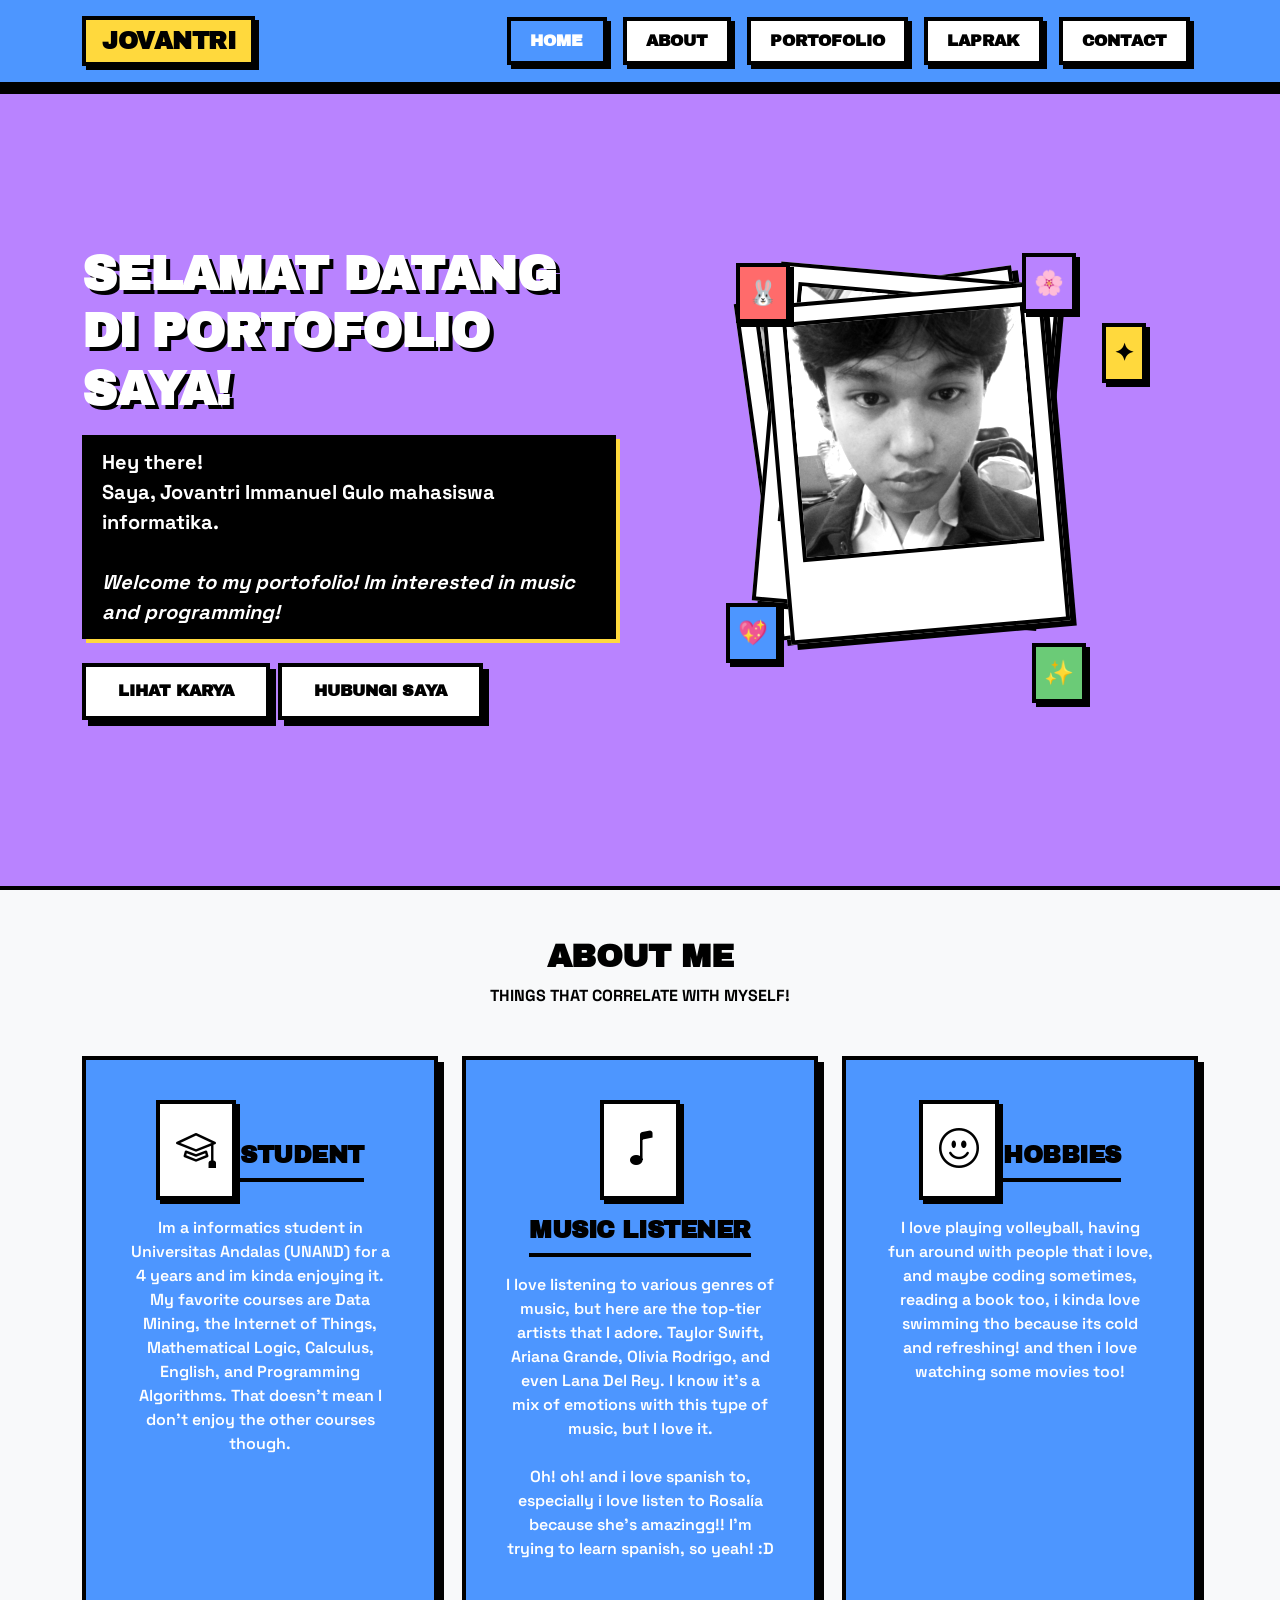
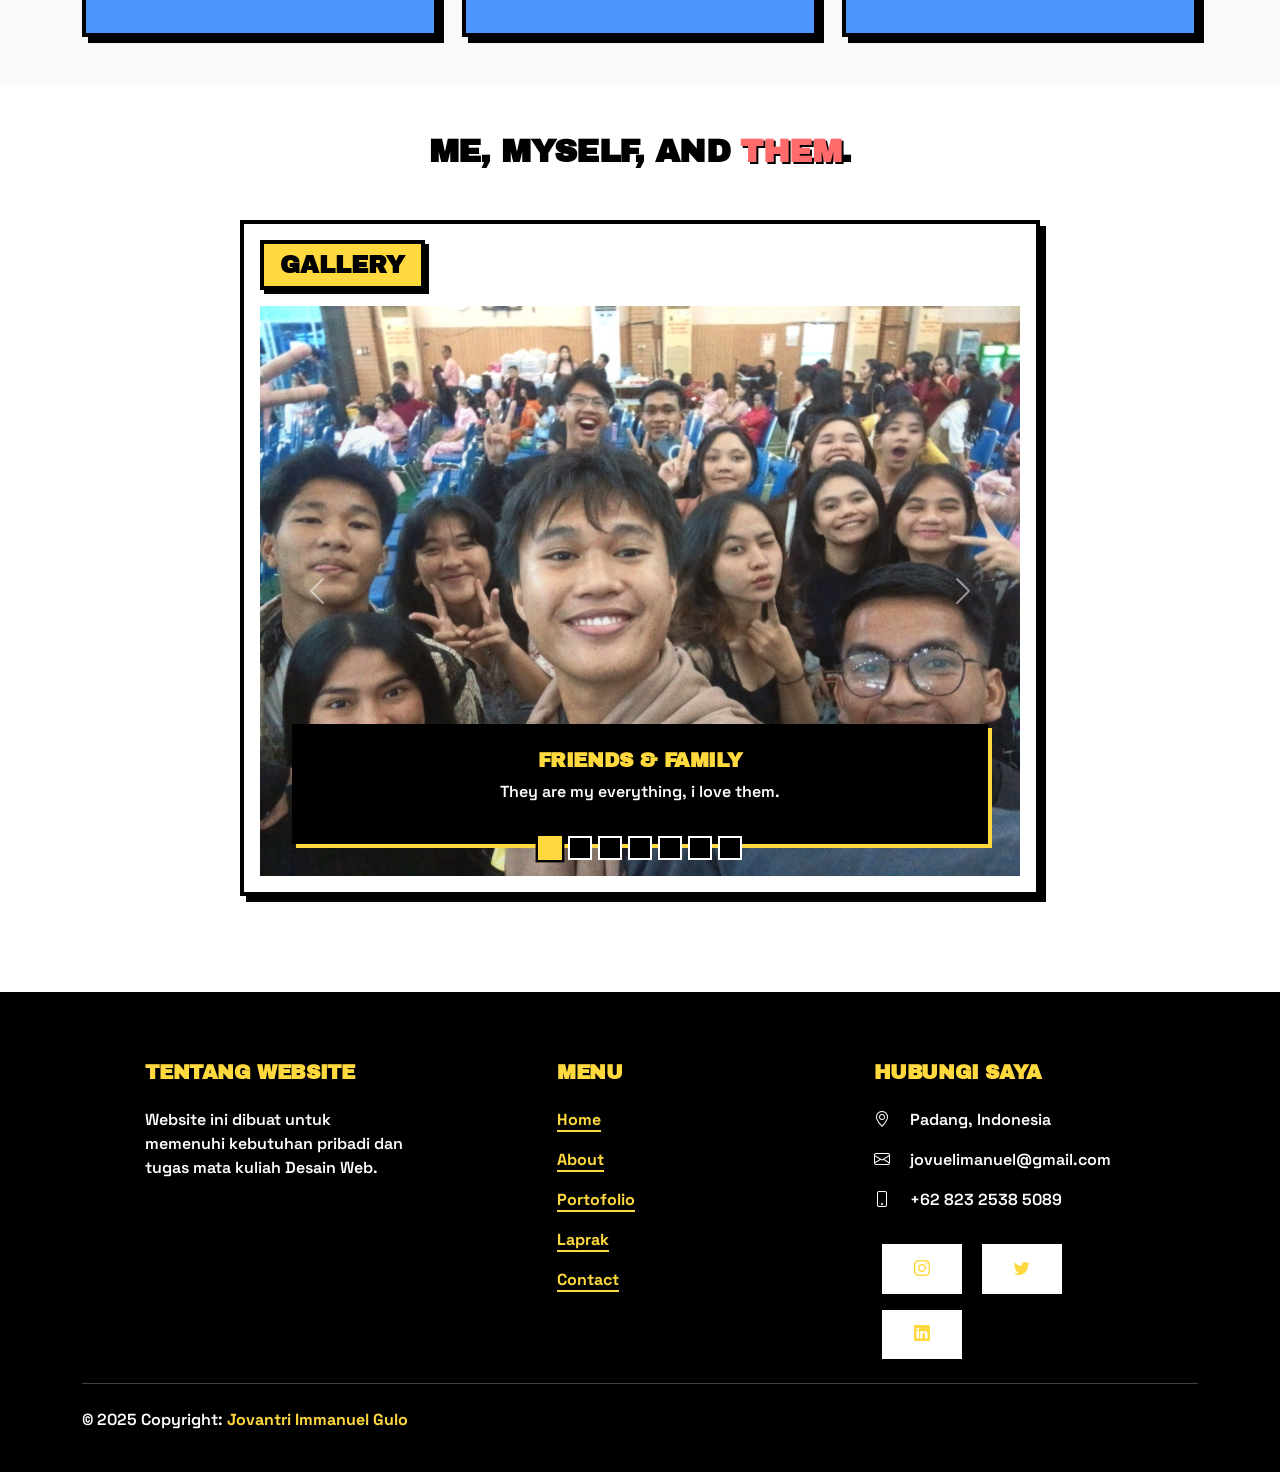
==== index.html @ a9028909 "Initial commit baru" ====
<!doctype html>
<html lang="id">

<head>
    <meta charset="utf-8">
    <meta name="viewport" content="width=device-width, initial-scale=1">
    <title>Portofolio Jovantri</title>
    <link rel="icon" href="images/icon.png" type="image/png">

    <link href="https://cdn.jsdelivr.net/npm/bootstrap@5.3.0/dist/css/bootstrap.min.css" rel="stylesheet">
    <link rel="stylesheet" href="https://cdn.jsdelivr.net/npm/bootstrap-icons@1.10.5/font/bootstrap-icons.css">
    <link rel="stylesheet" href="css/custom.css">
</head>

<body>
    <script src="https://cdn.jsdelivr.net/npm/bootstrap@5.3.0/dist/js/bootstrap.bundle.min.js"></script>
    <nav class="navbar navbar-expand-lg navbar-dark bg-primary fixed-top shadow">
        <div class="container">
            <a class="navbar-brand fw-bold" href="#">Jovantri</a>
            <button class="navbar-toggler" type="button" data-bs-toggle="collapse" data-bs-target="#navbarNav">
                <span class="navbar-toggler-icon"></span>
            </button>

            <div class="collapse navbar-collapse" id="navbarNav">
                <ul class="navbar-nav ms-auto">
                    <li class="nav-item">
                        <a class="nav-link active" href="index.html">
                            Home
                        </a>
                    </li>
                    <li class="nav-item">
                        <a class="nav-link" href="about.html">
                            About
                        </a>
                    </li>
                    <li class="nav-item">
                        <a class="nav-link" href="portofolio.html">
                            Portofolio
                        </a>
                    </li>
                    <li class="nav-item">
                        <a class="nav-link" href="laprak.html">
                            Laprak
                        </a>
                    </li>
                    <li class="nav-item">
                        <a class="nav-link" href="kontak.html">
                            Contact
                        </a>
                    </li>
                </ul>
            </div>
        </div>
    </nav>

    <section id="home" class="hero-section d-flex align-items-center text-white py-5">
        <div class="container">
            <div class="row align-items-center g-5">
                <!-- Kolom Kiri: Teks Selamat Datang -->
                <div class="col-lg-6 text-center text-lg-start">
                    <h1 class="display-4 fw-bold mb-3">
                        Selamat Datang di Portofolio Saya!
                    </h1>
                    <p class="lead mb-4">
                        Hey there!<br>
                        Saya, Jovantri Immanuel Gulo mahasiswa informatika.<br><br>
                        <i>Welcome to my portofolio! Im interested in music and programming!</i>
                    </p>
                    <div class="d-flex justify-content-center justify-content-lg-start gap-2">
                        <a href="portofolio.html" class="btn btn-light btn-lg">
                            Lihat Karya
                        </a>
                        <a href="kontak.html" class="btn btn-outline-light btn-lg">
                            Hubungi Saya
                        </a>
                    </div>
                </div>

                <!-- Kolom Kanan: Y2K Photo Stack Gallery (Interactive Idols Card Stack) -->
                <div class="col-lg-6 d-flex flex-column align-items-center justify-content-center">
                    <div class="y2k-photo-stack-wrapper">
                        <!-- Floating Y2K Stickers/Decorations around the stack -->
                        <div class="y2k-sticker sticker-bunny float-sway">🐰</div>
                        <div class="y2k-sticker sticker-star float-spin">✦</div>
                        <div class="y2k-sticker sticker-heart float-sway">💖</div>
                        <div class="y2k-sticker sticker-sparkle float-sway">✨</div>
                        <div class="y2k-sticker sticker-flower float-spin">🌸</div>

                        <div class="y2k-photo-stack" id="idol-photo-stack">
                            <!-- Photo 3 (Bottom) -->
                            <div class="y2k-photo-card card-3 y2k-border-style-2" onclick="rotateStack()">
                                <img src="images/idol3.png" alt="Taylor Swift illustration">
                                <!-- <div class="y2k-photo-badge">✦ Taylor Swift ✦</div> -->
                            </div>
                            <!-- Photo 2 (Middle) -->
                            <div class="y2k-photo-card card-2 y2k-border-style-2" onclick="rotateStack()">
                                <img src="images/idol2.png" alt="NewJeans illustration">
                                <!--div class="y2k-photo-badge">🐰 NewJeans 🐰</div> -->
                            </div>
                            <!-- Photo 1 (Top) -->
                            <div class="y2k-photo-card card-1 y2k-border-style-2" onclick="rotateStack()">
                                <img src="images/idol1.png" alt="Ariana Grande illustration">
                                <!-- div class="y2k-photo-badge">🌸 Ariana Grande 🌸</div> -->
                            </div>
                        </div>
                    </div>
                </div>
            </div>
        </div>
    </section>

    <section id="features" class="py-5 bg-light">
        <div class="container">
            <div class="text-center mb-5">
                <h2 class="fw-bold">
                    About Me
                </h2>
                <p class="text-muted">
                    Things that correlate with myself!
                </p>
            </div>
            <div class="row g-4">
                <div class="col-md-4">
                    <div class="card h-100 text-center p-4 border-0 shadow-sm service-card">
                        <div class="card-body">
                            <i class="bi bi-mortarboard fs-1 text-primary mb-3">
                            </i>
                            <h4 class="card-title fw-bold">
                                Student
                            </h4>
                            <p class="card-text">
                                Im a informatics student in Universitas Andalas (UNAND) for a 4 years and im kinda
                                enjoying it. My favorite courses are Data Mining, the Internet of Things, Mathematical
                                Logic, Calculus, English, and Programming Algorithms. That doesn't mean I don't enjoy
                                the other courses though.
                            </p>
                        </div>
                    </div>
                </div>
                <div class="col-md-4">
                    <div class="card h-100 text-center p-4 border-0 shadow-sm service-card">
                        <div class="card-body">
                            <i class="bi bi-music-note fs-1 text-primary mb-3">
                            </i>
                            <h4 class="card-title fw-bold">
                                Music Listener
                            </h4>
                            <p class="card-text">
                                I love listening to various genres of music, but here are the top-tier artists that I
                                adore.
                                Taylor Swift, Ariana Grande, Olivia Rodrigo, and even Lana Del Rey. I know it's a mix of
                                emotions with this type of music, but I love it.<br><br>Oh! oh! and i love spanish
                                to, especially i love listen to Rosalía because she's amazingg!! I'm trying to learn
                                spanish, so yeah! :D
                            </p>
                        </div>
                    </div>
                </div>
                <div class="col-md-4">
                    <div class="card h-100 text-center p-4 border-0 shadow-sm service-card">
                        <div class="card-body">
                            <i class="bi bi-emoji-smile fs-1 text-primary mb-3">
                            </i>
                            <h4 class="card-title fw-bold">
                                Hobbies
                            </h4>
                            <p class="card-text">
                                I love playing volleyball, having fun around with people that i love, and maybe coding
                                sometimes, reading a book too, i kinda love swimming tho because its cold and
                                refreshing! and then i love watching some movies too!
                            </p>
                        </div>
                    </div>
                </div>
            </div>
        </div>
    </section>

    <section id="gallery" class="py-5">
        <div class="container">
            <div class="text-center mb-5">
                <h2 class="fw-bold">Me, Myself, and <strong>Them</strong>.</h2>
            </div>
            <div class="y2k-carousel-container">
                <div id="carouselExampleIndicator" class="carousel slide" data-bs-ride="carousel">
                    <div class="carousel-indicators">
                        <button type="button" data-bs-target="#carouselExampleIndicator" data-bs-slide-to="0"
                            class="active">
                        </button>
                        <button type="button" data-bs-target="#carouselExampleIndicator" data-bs-slide-to="1">
                        </button>
                        <button type="button" data-bs-target="#carouselExampleIndicator" data-bs-slide-to="2">
                        </button>
                        <button type="button" data-bs-target="#carouselExampleIndicator" data-bs-slide-to="3">
                        </button>
                        <button type="button" data-bs-target="#carouselExampleIndicator" data-bs-slide-to="4">
                        </button>
                        <button type="button" data-bs-target="#carouselExampleIndicator" data-bs-slide-to="5">
                        </button>
                        <button type="button" data-bs-target="#carouselExampleIndicator" data-bs-slide-to="6">
                        </button>
                    </div>
                    <div class="carousel-inner">
                        <div class="carousel-item active">
                            <img src="images/slide-1.jpg" class="d-block w-100" alt="Photo 1">
                            <div class="carousel-caption">
                                <h5>Friends & Family</h5>
                                <p>They are my everything, i love them.</p>
                            </div>
                        </div>
                        <div class="carousel-item">
                            <img src="images/slide-2.jpg" class="d-block w-100" alt="Photo 2">
                        </div>
                        <div class="carousel-item">
                            <img src="images/slide-3.jpg" class="d-block w-100" alt="Photo 3">
                        </div>
                        <div class="carousel-item">
                            <img src="images/slide-4.jpg" class="d-block w-100" alt="Photo 4">
                        </div>
                        <div class="carousel-item">
                            <img src="images/slide-5.jpg" class="d-block w-100" alt="Photo 5">
                        </div>
                        <div class="carousel-item">
                            <img src="images/slide-6.jpg" class="d-block w-100" alt="Photo 6">
                        </div>
                    </div>
                    <button class="carousel-control-prev" type="button" data-bs-target="#carouselExampleIndicator"
                        data-bs-slide="prev">
                        <span class="carousel-control-prev-icon" aria-hidden="true">
                        </span>
                        <span class="visually-hidden">
                            Previous
                        </span>
                    </button>
                    <button class="carousel-control-next" type="button" data-bs-target="#carouselExampleIndicator"
                        data-bs-slide="next">
                        <span class="carousel-control-next-icon" aria-hidden="true">
                        </span>
                        <span class="visually-hidden">
                            Next
                        </span>
                    </button>
                </div>
            </div>
        </div>
    </section>

    <footer class="y2k-footer pt-5 pb-4 mt-5">
        <div class="container text-center text-md-start">
            <div class="row text-center text-md-start">
                <div class="col-md-3 col-lg-3 col-xl-3 mx-auto mt-3">
                    <h5 class="text-uppercase mb-4 fw-bold text-warning">
                        Tentang Website
                    </h5>
                    <p>
                        Website ini dibuat untuk memenuhi kebutuhan pribadi dan tugas mata kuliah Desain Web.
                    </p>
                </div>
                <div class="col-md-2 col-lg-2 col-xl-2 mx-auto mt-3">
                    <h5 class="text-uppercase mb-4 fw-bold text-warning">
                        Menu
                    </h5>
                    <p>
                        <a href="index.html">
                            Home
                        </a>
                    </p>
                    <p>
                        <a href="about.html">
                            About
                        </a>
                    </p>
                    <p>
                        <a href="portofolio.html">
                            Portofolio
                        </a>
                    </p>
                    <p>
                        <a href="laprak.html">
                            Laprak
                        </a>
                    </p>
                    <p>
                        <a href="kontak.html">
                            Contact
                        </a>
                    </p>
                </div>
                <div class="col-md-4 col-lg-3 col-xl-3 mx-auto mt-3">
                    <h5 class="text-uppercase mb-4 fw-bold text-warning">
                        Hubungi Saya
                    </h5>
                    <p>
                        <i class="bi bi-geo-alt me-3"></i>
                        Padang, Indonesia
                    </p>
                    <p>
                        <i class="bi bi-envelope me-3"></i>
                        jovuelimanuel@gmail.com
                    </p>
                    <p>
                        <i class="bi bi-phone me-3"></i>
                        +62 823 2538 5089
                    </p>
                    <div class="mt-4">
                        <a href="https://www.instagram.com/imanuelgrande/" target="_blank"
                            class="btn btn-outline-light btn-floating m-1 rounded-circle">
                            <i class="bi bi-instagram"></i>
                        </a>
                        <a href="https://x.com/joovzxaa" target="_blank"
                            class="btn btn-outline-light btn-floating m-1 rounded-circle">
                            <i class="bi bi-twitter"></i>
                        </a>
                        <a href="https://id.linkedin.com/in/jovantri-immanuel-3b011b31b" target="_blank"
                            class="btn btn-outline-light btn-floating m-1 rounded-circle">
                            <i class="bi bi-linkedin"></i>
                        </a>
                    </div>
                </div>
            </div>
            <hr class="mb-4">
            <div class="row align-items-center">
                <div class="col-md-7 col-lg-8">
                    <p class="text-center text-md-start">
                        © 2025 Copyright: <strong class="text-warning">
                            Jovantri Immanuel Gulo
                        </strong>
                    </p>
                </div>
            </div>
        </div>
    </footer>
    <script>
        let currentBorderStyle = 2;

        function rotateStack() {
            const stack = document.getElementById('idol-photo-stack');
            if (!stack) return;

            const topCard = stack.querySelector('.card-1');
            const middleCard = stack.querySelector('.card-2');
            const bottomCard = stack.querySelector('.card-3');

            if (!topCard || !middleCard || !bottomCard) return;

            // Trigger fly-away slide out animation on the top card
            topCard.classList.add('fly-away');

            // Delay z-index shift until slide-out animation reaches 50%
            setTimeout(() => {
                topCard.classList.remove('fly-away');

                // Cycle classes: top becomes bottom, middle becomes top, bottom becomes middle
                topCard.className = `y2k-photo-card card-3 y2k-border-style-${currentBorderStyle}`;
                middleCard.className = `y2k-photo-card card-1 y2k-border-style-${currentBorderStyle}`;
                bottomCard.className = `y2k-photo-card card-2 y2k-border-style-${currentBorderStyle}`;
            }, 350); // Matches transitions in custom.css
        }

        // DYNAMIC Y2K BORDER DECORATION CYCLES (5 STYLES)
        function cycleBorderStyles() {
            const cards = document.querySelectorAll('.y2k-photo-card');
            if (cards.length === 0) return;

            // Advance: cycle 2 → 3 → 4 → 5 → 2
            const oldClass = `y2k-border-style-${currentBorderStyle}`;
            currentBorderStyle = currentBorderStyle >= 5 ? 2 : currentBorderStyle + 1;
            const newClass = `y2k-border-style-${currentBorderStyle}`;

            cards.forEach((card) => {
                card.classList.remove(oldClass);
                card.classList.add(newClass);
            });

            // Randomly change Y2K symbols on floating stickers
            const stickerStar = document.querySelector('.sticker-star');
            const stickerHeart = document.querySelector('.sticker-heart');
            const stickerSparkle = document.querySelector('.sticker-sparkle');

            const Y2KSymbols = ['✦', '✧', '★', '☆', '✨', '💖', '💝', '🌸', '🎀', '🍒'];
            if (stickerStar) stickerStar.innerText = Y2KSymbols[Math.floor(Math.random() * Y2KSymbols.length)];
            if (stickerHeart) stickerHeart.innerText = Y2KSymbols[Math.floor(Math.random() * Y2KSymbols.length)];
            if (stickerSparkle) stickerSparkle.innerText = Y2KSymbols[Math.floor(Math.random() * Y2KSymbols.length)];
        }

        // Cycle style every 12 seconds
        setInterval(cycleBorderStyles, 12000);
    </script>
    <script src="content/y2k-effects.js"></script>
</body>

</html>
---- css/custom.css ----
@import url('https://fonts.googleapis.com/css2?family=Space+Grotesk:wght@500;600;700;800&family=Archivo+Black&display=swap');

:root {
    /* Color Tokens */
    --color-yellow: #FFD93D;
    --color-blue: #4D96FF;
    --color-red: #FF6B6B;
    --color-green: #6BCB77;
    --color-orange: #FF9F29;
    --color-purple: #B983FF;
    
    --color-white: #FFFFFF;
    --color-black: #000000;
    --color-gray: #F0F0F0;

    --bg-base: var(--color-white);
    --bg-panel: var(--color-white);

    /* Border Tokens */
    --border-width: 4px;
    --border-color: var(--color-black);
    --border-brutal: var(--border-width) solid var(--border-color);
    
    /* Radius Tokens */
    --radius-sm: 4px;
    --radius-md: 8px;
    --radius-lg: 12px;
    --radius-max: 16px;

    /* Shadow Tokens */
    --shadow-offset: 6px;
    --shadow-color: var(--color-black);
    --shadow-brutal: var(--shadow-offset) var(--shadow-offset) 0 var(--shadow-color);
    --shadow-hover: 8px 8px 0 var(--shadow-color);
    --shadow-active: 2px 2px 0 var(--shadow-color);

    /* Typography Scale */
    --font-heading: 'Archivo Black', 'Space Grotesk', sans-serif;
    --font-body: 'Space Grotesk', sans-serif;
    --font-mono: 'Space Grotesk', monospace;
    
    --font-weight-bold: 700;
    --font-weight-black: 800;

    /* Animation Tokens */
    --transition-speed: 200ms;
    --transition-bounce: cubic-bezier(0.175, 0.885, 0.32, 1.275);
}

/* Global Reset */
body {
    padding-top: 80px;
    background-color: var(--color-white);
    color: var(--color-black);
    font-family: var(--font-body);
    font-weight: 600;
    overflow-x: hidden;
    position: relative;
    background-image: none;
}

/* Typography */
h1, h2, h3, h4, h5, h6, .navbar-brand {
    font-family: var(--font-heading);
    color: var(--color-black);
    text-transform: uppercase;
    letter-spacing: -0.02em;
}

.text-muted { color: var(--color-black) !important; opacity: 1; }
strong, b { font-weight: 900; color: var(--color-red); text-shadow: 2px 2px 0 var(--color-black); }
.text-primary { color: var(--color-blue) !important; }
.text-secondary { color: var(--color-purple) !important; }
.text-warning { color: var(--color-yellow) !important; }

/* Navbar */
.navbar {
    background: var(--color-white) !important;
    border-bottom: var(--border-brutal) !important;
    box-shadow: 0 8px 0 var(--color-black) !important;
    padding: 1rem 0;
}

.navbar-brand {
    font-size: 1.5rem;
    font-weight: 800;
    color: var(--color-black) !important;
    border: var(--border-brutal);
    padding: 0.2rem 1rem;
    background: var(--color-yellow);
    box-shadow: 4px 4px 0 var(--color-black);
    transition: transform var(--transition-speed);
}
.navbar-brand:hover {
    transform: scale(1.05);
}
.navbar-brand::after { content: none; }

.navbar-nav .nav-link {
    font-family: var(--font-heading);
    font-size: 1rem;
    font-weight: 700;
    color: var(--color-black) !important;
    padding: 0.5rem 1.2rem !important;
    margin: 0 0.5rem;
    border: var(--border-brutal);
    background: var(--color-white);
    box-shadow: 4px 4px 0 var(--color-black);
    transition: all var(--transition-speed) ease;
    text-transform: uppercase;
    border-radius: 0;
}

.navbar-nav .nav-link:hover {
    transform: translate(-2px, -2px);
    box-shadow: 6px 6px 0 var(--color-black);
    background: var(--color-yellow);
}

.navbar-nav .nav-link.active {
    background: var(--color-blue) !important;
    color: var(--color-white) !important;
}

/* Hero Section */
.hero-section {
    min-height: 90vh;
    background: linear-gradient(135deg, var(--color-purple) 0%, var(--color-purple) 100%) !important;
    position: relative;
    border-bottom: var(--border-brutal);
    color: var(--color-black) !important;
}
.hero-section h1 {
    font-size: 3rem;
    font-weight: 800;
    color: var(--color-white);
    text-shadow: 4px 4px 0 var(--color-black);
    line-height: 1.2;
    margin-bottom: 1.5rem;
}
.hero-section p.lead {
    color: var(--color-white) !important;
    font-size: 1.25rem;
    font-weight: 700;
    background: var(--color-black);
    display: inline-block;
    padding: 0.5rem 1rem;
    border: var(--border-brutal);
    box-shadow: 4px 4px 0 var(--color-yellow);
}

/* Buttons */
.btn {
    font-family: var(--font-heading);
    font-size: 1rem;
    font-weight: 800;
    border-radius: 0 !important;
    padding: 0.8rem 2rem;
    border: var(--border-brutal) !important;
    box-shadow: var(--shadow-brutal) !important;
    transition: all var(--transition-speed) ease;
    text-transform: uppercase;
    color: var(--color-black) !important;
}

.btn:hover {
    transform: translate(-2px, -2px);
    box-shadow: var(--shadow-hover) !important;
}

.btn:active {
    transform: translate(4px, 4px);
    box-shadow: var(--shadow-active) !important;
}

.btn-primary { background-color: var(--color-yellow) !important; }
.btn-primary:hover { background-color: var(--color-blue) !important; color: var(--color-white) !important; }

.btn-outline-light { background-color: var(--color-white) !important; }
.btn-outline-light:hover { background-color: var(--color-red) !important; color: var(--color-white) !important; }

.btn-light { background-color: var(--color-white) !important; }
.btn-light:hover { background-color: var(--color-green) !important; }

.btn-outline-dark { background-color: var(--color-white) !important; color: var(--color-black) !important; }
.btn-outline-dark:hover { background-color: var(--color-black) !important; color: var(--color-white) !important; }

.btn-success { background-color: var(--color-green) !important; }
.btn-success:hover { background-color: var(--color-yellow) !important; }

.btn-secondary { background-color: var(--color-purple) !important; color: var(--color-white) !important; }
.btn-secondary:hover { background-color: var(--color-red) !important; }

/* Cards */
.card, .service-card, .laprak-card, .y2k-panel {
    background-color: var(--color-white) !important;
    border: var(--border-brutal) !important;
    border-radius: 0 !important;
    box-shadow: var(--shadow-brutal) !important;
    color: var(--color-black) !important;
    transition: all var(--transition-speed) ease;
    margin-bottom: 2rem;
    overflow: visible; /* Ensure shadows and stickers don't clip */
}

.card:hover, .service-card:hover, .laprak-card:hover, .y2k-panel:hover {
    transform: translate(-2px, -2px);
    box-shadow: var(--shadow-hover) !important;
}

.card-header, .card-footer {
    background-color: var(--color-yellow) !important;
    border-bottom: var(--border-brutal) !important;
    border-top: none !important;
    color: var(--color-black) !important;
    font-family: var(--font-heading);
    font-weight: 800;
    text-transform: uppercase;
}
.card-footer { border-top: var(--border-brutal) !important; border-bottom: none !important; }

.card-title {
    font-size: 1.5rem;
    font-weight: 800;
    border-bottom: var(--border-brutal);
    padding-bottom: 0.5rem;
    margin-bottom: 1rem;
    display: inline-block;
    color: var(--color-black) !important;
}

/* Service Card colors */
.service-card:nth-child(1) { background-color: var(--color-blue) !important; color: var(--color-white) !important; }
.service-card:nth-child(2) { background-color: var(--color-red) !important; color: var(--color-white) !important; }
.service-card:nth-child(3) { background-color: var(--color-green) !important; color: var(--color-black) !important; }

.service-card .card-title, .service-card p {
    color: inherit;
}
.service-card i { color: var(--color-black) !important; background: var(--color-white); padding: 1rem; border: var(--border-brutal); box-shadow: 4px 4px 0 var(--color-black); margin-bottom: 1rem; display: inline-block;}

/* Badges */
.badge {
    font-family: var(--font-heading);
    font-weight: 800;
    font-size: 0.9rem;
    padding: 0.5em 1em;
    border-radius: 0;
    border: var(--border-brutal);
    box-shadow: 3px 3px 0 var(--color-black);
    color: var(--color-black) !important;
    text-transform: uppercase;
}
.bg-primary { background-color: var(--color-blue) !important; color: var(--color-white) !important;}
.bg-secondary { background-color: var(--color-purple) !important; }
.bg-success { background-color: var(--color-green) !important; }
.bg-warning { background-color: var(--color-yellow) !important; }

/* Tabs */
.nav-pills .nav-link {
    background: var(--color-white);
    border: var(--border-brutal);
    color: var(--color-black);
    font-family: var(--font-heading);
    font-size: 1rem;
    font-weight: 800;
    box-shadow: 4px 4px 0 var(--color-black);
    margin: 0 5px 10px 5px;
    border-radius: 0 !important;
    transition: all var(--transition-speed) ease;
    text-transform: uppercase;
}

.nav-pills .nav-link:hover {
    transform: translate(-2px, -2px);
    box-shadow: 6px 6px 0 var(--color-black);
    background: var(--color-yellow);
}

.nav-pills .nav-link.active {
    background: var(--color-black) !important;
    color: var(--color-white) !important;
    transform: translate(2px, 2px);
    box-shadow: 2px 2px 0 var(--color-yellow) !important;
}

/* Accordions */
.accordion-item {
    background-color: var(--color-white) !important;
    border: var(--border-brutal) !important;
    margin-bottom: 1rem;
    border-radius: 0 !important;
    box-shadow: var(--shadow-brutal);
}

.accordion-button {
    background-color: var(--color-yellow) !important;
    color: var(--color-black) !important;
    font-family: var(--font-heading);
    font-size: 1.1rem;
    font-weight: 800;
    border: none !important;
    box-shadow: none !important;
    text-transform: uppercase;
}

.accordion-button:not(.collapsed) {
    background-color: var(--color-blue) !important;
    color: var(--color-white) !important;
    border-bottom: var(--border-brutal) !important;
}

.accordion-button::after { filter: none; }

.accordion-body {
    background-color: var(--color-white) !important;
    font-weight: 600;
    border-top: var(--border-brutal);
    color: var(--color-black) !important;
}

/* Progress */
.progress {
    background-color: var(--color-white) !important;
    border: var(--border-brutal) !important;
    border-radius: 0 !important;
    height: 30px !important;
    box-shadow: inset 4px 4px 0 rgba(0,0,0,0.1) !important;
    overflow: visible;
    margin-bottom: 1rem;
}

.progress-bar {
    background: var(--color-red) !important;
    border-right: var(--border-brutal);
    font-family: var(--font-heading);
    font-size: 1rem;
    font-weight: 800;
    color: var(--color-black) !important;
    text-shadow: none;
    text-transform: uppercase;
}

/* Forms */
.form-control, .custom-input, .form-select, .y2k-input {
    background-color: var(--color-white) !important;
    border: var(--border-brutal) !important;
    color: var(--color-black) !important;
    border-radius: 0 !important;
    padding: 1rem !important;
    font-family: var(--font-body);
    font-weight: 700;
    font-size: 1.1rem;
    box-shadow: 4px 4px 0 var(--color-black) !important;
    transition: all var(--transition-speed) ease;
}

.form-control::placeholder { color: var(--color-black) !important; opacity: 0.5; }

.form-control:focus, .custom-input:focus, .form-select:focus, .y2k-input:focus {
    transform: translate(-2px, -2px);
    box-shadow: 6px 6px 0 var(--color-blue) !important;
    outline: none !important;
    border-color: var(--color-black) !important;
}

.form-label {
    font-family: var(--font-heading);
    font-weight: 800;
    font-size: 1.1rem;
    text-transform: uppercase;
    background: var(--color-yellow);
    padding: 0.2rem 0.5rem;
    border: 2px solid var(--color-black);
    display: inline-block;
    margin-bottom: 0.5rem;
    color: var(--color-black);
}

.was-validated .form-control:valid { border-color: var(--color-green) !important; }
.was-validated .form-control:invalid { border-color: var(--color-red) !important; }

/* Checkboxes & Radios */
.form-check-input {
    width: 1.5em !important;
    height: 1.5em !important;
    border: var(--border-brutal) !important;
    background-color: var(--color-white) !important;
    border-radius: 0 !important;
    box-shadow: 2px 2px 0 var(--color-black) !important;
    transition: all var(--transition-speed) ease;
    margin-top: 0.15em;
    cursor: pointer;
}
.form-check-input:checked {
    background-color: var(--color-yellow) !important;
    border-color: var(--color-black) !important;
    box-shadow: none !important;
    transform: translate(2px, 2px);
    position: relative;
}
.form-check-input[type="radio"] {
    border-radius: 50% !important;
}
.form-switch .form-check-input {
    width: 3em !important;
    height: 1.5em !important;
    border-radius: 2em !important;
}

/* Alerts */
.alert {
    background-color: var(--color-white) !important;
    border: var(--border-brutal) !important;
    color: var(--color-black) !important;
    border-radius: 0 !important;
    box-shadow: var(--shadow-brutal);
    font-weight: 700;
}
.alert-success { background-color: var(--color-green) !important; }
.alert-danger { background-color: var(--color-red) !important; }

/* Modals */
.modal-content, .modal-content-custom {
    background-color: var(--color-white) !important;
    border: var(--border-brutal) !important;
    border-radius: 0 !important;
    box-shadow: 12px 12px 0 var(--color-black) !important;
}

.modal-header, .modal-header-custom {
    background: var(--color-yellow) !important;
    border-bottom: var(--border-brutal) !important;
    padding: 1.5rem;
}
.modal-header .btn-close { filter: none; opacity: 1; border: 2px solid var(--color-black); background-color: var(--color-white); border-radius: 0;}
.modal-header .btn-close:hover { background-color: var(--color-red); }

.modal-title { font-family: var(--font-heading); font-weight: 800; text-transform: uppercase; color: var(--color-black) !important;}

.modal-footer {
    background: var(--color-white) !important;
    border-top: var(--border-brutal) !important;
}

/* Footer */
footer, .y2k-footer {
    border-top: var(--border-brutal) !important;
    background-color: var(--color-black) !important;
    color: var(--color-white) !important;
    padding: 3rem 0;
}
footer a, .y2k-footer a { color: var(--color-yellow) !important; font-weight: 800; text-decoration: none; border-bottom: 2px solid var(--color-yellow);}
footer a:hover, .y2k-footer a:hover { color: var(--color-white) !important; background: var(--color-yellow); color: var(--color-black) !important; }

/* Carousel */
.y2k-carousel-container {
    max-width: 800px;
    margin: 0 auto;
    border: var(--border-brutal);
    background-color: var(--color-white);
    padding: 1rem;
    box-shadow: var(--shadow-brutal);
}
.y2k-carousel-container::before {
    content: "GALLERY";
    font-family: var(--font-heading);
    font-size: 1.5rem;
    font-weight: 800;
    color: var(--color-black);
    background: var(--color-yellow);
    border: var(--border-brutal);
    padding: 0.2rem 1rem;
    display: inline-block;
    margin-bottom: 1rem;
    box-shadow: 4px 4px 0 var(--color-black);
}
.y2k-carousel-container::after { content: none; }
.carousel-caption {
    background-color: var(--color-black) !important;
    border: var(--border-brutal) !important;
    color: var(--color-white) !important;
    box-shadow: 4px 4px 0 var(--color-yellow);
    bottom: 2rem !important;
    left: 2rem !important;
    right: 2rem !important;
    border-radius: 0 !important;
}
.carousel-caption h5 { color: var(--color-yellow) !important; font-weight: 800; text-transform: uppercase; }
.carousel-caption p { color: var(--color-white) !important; font-weight: 600; }
.carousel-indicators button {
    background-color: var(--color-black) !important;
    border: 2px solid var(--color-white) !important;
    width: 20px !important;
    height: 20px !important;
    opacity: 1 !important;
}
.carousel-indicators button.active {
    background-color: var(--color-yellow) !important;
    transform: scale(1.2);
    border-color: var(--color-black) !important;
}

/* Laprak Elements */
.laprak-icon-wrapper {
    width: 60px;
    height: 60px;
    background-color: var(--color-yellow);
    border: var(--border-brutal);
    display: flex;
    align-items: center;
    justify-content: center;
    font-size: 2rem;
    color: var(--color-black);
    box-shadow: 4px 4px 0 var(--color-black);
    transition: all var(--transition-speed);
}
.laprak-card:hover .laprak-icon-wrapper {
    background-color: var(--color-red);
    transform: scale(1.1);
    box-shadow: 6px 6px 0 var(--color-black);
}
.badge-laprak {
    background-color: var(--color-blue);
    color: var(--color-white);
    border: var(--border-brutal);
    font-family: var(--font-heading);
    font-weight: 800;
    padding: 0.2rem 0.5rem;
    box-shadow: 2px 2px 0 var(--color-black);
    text-transform: uppercase;
}
.btn-view-laprak {
    background-color: var(--color-white);
    color: var(--color-black);
    border: var(--border-brutal);
    font-family: var(--font-heading);
    font-weight: 800;
    box-shadow: 4px 4px 0 var(--color-black);
    border-radius: 0 !important;
    text-transform: uppercase;
}
.btn-view-laprak:hover {
    background-color: var(--color-green);
    transform: translate(-2px, -2px);
    box-shadow: 6px 6px 0 var(--color-black);
}

/* Sidebar in Modal */
.modal-sidebar-card {
    border: var(--border-brutal) !important;
    background: var(--color-white) !important;
    box-shadow: var(--shadow-brutal) !important;
    border-radius: 0 !important;
}
.pendahuluan-card {
    background: var(--color-yellow) !important;
    border: var(--border-brutal) !important;
    box-shadow: var(--shadow-brutal);
}
.pendahuluan-text {
    font-size: 1.1rem;
    font-weight: 700;
    border-left: 4px solid var(--color-black);
    padding-left: 1rem;
    background: var(--color-white);
    border: var(--border-brutal);
    padding: 1rem;
    box-shadow: 4px 4px 0 var(--color-black);
    color: var(--color-black);
}
.tujuan-item-wrap, .info-sidebar-item, .step-card-wrap, .screenshot-window {
    background-color: var(--color-white);
    border: var(--border-brutal);
    padding: 1rem;
    margin-bottom: 1rem;
    box-shadow: 4px 4px 0 var(--color-black);
    transition: all var(--transition-speed);
}
.tujuan-item-wrap:hover, .info-sidebar-item:hover, .step-card-wrap:hover, .screenshot-window:hover {
    background-color: var(--color-yellow);
    transform: translate(-2px, -2px);
    box-shadow: 6px 6px 0 var(--color-black);
}
.tujuan-icon-box {
    width: 30px;
    height: 30px;
    background-color: var(--color-black);
    color: var(--color-white);
    border: 2px solid var(--color-black);
    display: flex;
    align-items: center;
    justify-content: center;
    font-weight: 800;
}
.badge-sidebar {
    background-color: var(--color-red);
    color: var(--color-white);
    border: var(--border-brutal);
    font-family: var(--font-heading);
    font-weight: 800;
    padding: 0.2rem 0.5rem;
    text-transform: uppercase;
}

/* Timeline */
.timeline-steps { position: relative; padding-left: 0.5rem; }
.timeline-step-item { position: relative; display: flex; margin-bottom: 2.5rem; }
.timeline-step-item::before { 
    content: ''; position: absolute; left: 22px; top: 48px; bottom: -48px; 
    width: 4px; background: var(--color-black); z-index: 1; 
}
.timeline-step-item:last-child::before { display: none; }
.timeline-step-icon {
    width: 48px;
    height: 48px;
    border: var(--border-brutal);
    background: var(--color-blue);
    color: var(--color-white);
    box-shadow: 4px 4px 0 var(--color-black);
    font-family: var(--font-heading);
    font-size: 1.2rem;
    font-weight: 800;
    border-radius: 0;
    display: flex;
    align-items: center;
    justify-content: center;
    flex-shrink: 0;
    z-index: 2;
    transition: all var(--transition-speed);
}
.timeline-step-item:hover .timeline-step-icon {
    background: var(--color-yellow);
    color: var(--color-black);
    transform: scale(1.1);
}
.timeline-step-content { margin-left: 1.25rem; flex-grow: 1; color: var(--color-black); }

/* Screenshots */
.screenshot-header {
    background-color: var(--color-yellow);
    border-bottom: var(--border-brutal);
    padding: 10px;
}
.window-dot {
    width: 15px; height: 15px; border-radius: 50%; display: inline-block; margin-right: 5px; border: 2px solid var(--color-black);
}
.window-dot.red { background-color: var(--color-red); }
.window-dot.yellow { background-color: var(--color-yellow); }
.window-dot.green { background-color: var(--color-green); }
.screenshot-body { background: var(--color-white); padding: 10px; }
.screenshot-body img { border: var(--border-brutal); width: 100%; height: auto; }

/* Quote */
.conclusion-quote {
    background: var(--color-white);
    border: var(--border-brutal);
    box-shadow: var(--shadow-brutal);
    padding: 2rem;
    font-size: 1.2rem;
    font-weight: 800;
    text-transform: uppercase;
    color: var(--color-black);
}

/* Photo Stack & Y2K Overrides */
.y2k-photo-stack-wrapper { width: 350px; height: 400px; position: relative; margin: 0 auto; }
.y2k-photo-stack { width: 100%; height: 100%; position: relative; }
.y2k-photo-card {
    position: absolute;
    width: 280px;
    height: 340px;
    background-color: var(--color-white);
    border: var(--border-brutal);
    padding: 15px;
    box-shadow: var(--shadow-brutal);
    cursor: pointer;
    transition: all var(--transition-speed) var(--transition-bounce);
    display: flex;
    flex-direction: column;
}
.y2k-photo-card img {
    width: 100%;
    height: 240px;
    object-fit: cover;
    border: var(--border-brutal);
    filter: grayscale(100%) contrast(120%);
    transition: filter 0.3s;
}
.y2k-photo-card:hover img { filter: grayscale(0%) contrast(100%); }
.y2k-photo-badge {
    margin-top: 15px;
    font-family: var(--font-heading);
    font-weight: 800;
    font-size: 1.2rem;
    color: var(--color-black);
    background-color: var(--color-yellow);
    border: var(--border-brutal);
    padding: 5px 10px;
    text-align: center;
    text-transform: uppercase;
    box-shadow: 4px 4px 0 var(--color-black);
}

.card-1 { z-index: 10; transform: rotate(-5deg); left: 20px; top: 10px; }
.card-2 { z-index: 5; transform: rotate(5deg); left: 10px; top: -10px; }
.card-3 { z-index: 1; transform: rotate(-8deg); left: 0; top: 0; }

.y2k-photo-card.fly-away {
    animation: brutal-fly-out 0.4s var(--transition-bounce) forwards;
}
@keyframes brutal-fly-out {
    0% { transform: rotate(-5deg) translate(0, 0); z-index: 12; }
    50% { transform: rotate(-20deg) translate(-200px, -50px) scale(0.9); z-index: 12; }
    100% { transform: rotate(-8deg) translate(0, 0); z-index: 1; }
}

/* Y2K Stickers -> Brutalist Decals */
.y2k-sticker {
    position: absolute;
    font-family: var(--font-heading);
    font-weight: 800;
    font-size: 1.5rem;
    background: var(--color-white);
    border: var(--border-brutal);
    padding: 0.5rem;
    box-shadow: 4px 4px 0 var(--color-black);
    z-index: 15;
    text-transform: uppercase;
    transition: transform var(--transition-speed);
    color: var(--color-black);
}
.sticker-bunny { top: -20px; left: -20px; background: var(--color-red); color: white; }
.sticker-star { top: 40px; right: -40px; background: var(--color-yellow); }
.sticker-heart { bottom: 20px; left: -30px; background: var(--color-blue); color: white; }
.sticker-sparkle { bottom: -20px; right: 20px; background: var(--color-green); }
.sticker-flower { top: -30px; right: 30px; background: var(--color-purple); color: white; }

.float-sway { animation: none; }
.float-spin { animation: none; }
.animate-pulse { animation: none; font-family: var(--font-heading); font-weight: 800; text-transform: uppercase; }

/* Replace floating with static tilted decals for brutalism */
.y2k-sticker:hover { transform: scale(1.1); }

/* Border Styles Reset */
.y2k-border-style-2, .y2k-border-style-3, .y2k-border-style-4, .y2k-border-style-5 {
    border: var(--border-brutal) !important;
    animation: none !important;
    outline: none !important;
}
.y2k-border-style-2::before, .y2k-border-style-3::before, .y2k-border-style-4::before, .y2k-border-style-5::before { display: none; }
.y2k-border-style-2::after, .y2k-border-style-3::after, .y2k-border-style-4::after, .y2k-border-style-5::after { display: none; }

/* Contact Panel */
.y2k-contact-info-panel {
    background-color: var(--color-yellow) !important;
    border: var(--border-brutal) !important;
    box-shadow: var(--shadow-brutal) !important;
}
.y2k-sparkle {
    font-family: var(--font-heading);
    font-weight: 800;
    color: var(--color-black) !important;
    text-shadow: 2px 2px 0 var(--color-yellow) !important;
    animation: brutal-sparkle 0.4s ease-out forwards;
}

@keyframes brutal-sparkle {
    0% { transform: scale(0); opacity: 1; }
    50% { transform: scale(1.5); }
    100% { transform: scale(1); opacity: 0; }
}

.img-fluid.rounded.shadow-lg {
    border: var(--border-brutal) !important;
    box-shadow: var(--shadow-brutal) !important;
    border-radius: 0 !important;
}

.y2k-img-frame {
    border: var(--border-brutal);
    box-shadow: var(--shadow-brutal);
    background-color: var(--color-white);
    padding: 10px;
    border-radius: 0;
}
.y2k-img-frame:hover {
    transform: translate(-4px, -4px);
    box-shadow: 10px 10px 0 var(--color-black);
}

/* Custom scrollbar */
::-webkit-scrollbar { width: 16px; }
::-webkit-scrollbar-track { background: var(--color-white); border-left: var(--border-brutal); }
::-webkit-scrollbar-thumb { background: var(--color-yellow); border: var(--border-brutal); }
::-webkit-scrollbar-thumb:hover { background: var(--color-red); }

/* Overrides for text color in specific containers to maintain contrast */
.text-muted {
    font-weight: 700;
    text-transform: uppercase;
}
.hero-section p.text-muted { background: var(--color-white); color: var(--color-black) !important; border: var(--border-brutal); padding: 5px; box-shadow: 4px 4px 0 var(--color-black); }

/* Table */
table {
    border-collapse: separate !important;
    border-spacing: 0;
    border: var(--border-brutal);
    width: 100%;
    margin-bottom: 2rem;
    box-shadow: var(--shadow-brutal);
    background: var(--color-white);
}
th {
    background: var(--color-yellow);
    font-family: var(--font-heading);
    font-weight: 800;
    text-transform: uppercase;
    border-bottom: var(--border-brutal);
    padding: 1rem;
    color: var(--color-black);
}
td {
    padding: 1rem;
    border-bottom: 2px solid var(--color-black);
    font-weight: 600;
}
tr:last-child td { border-bottom: none; }
tr:hover td { background: var(--color-gray); }

/* Dropdown */
.dropdown-menu {
    border: var(--border-brutal);
    border-radius: 0;
    box-shadow: var(--shadow-brutal);
    background: var(--color-white);
    padding: 0;
}
.dropdown-item {
    font-family: var(--font-heading);
    font-weight: 700;
    text-transform: uppercase;
    padding: 0.8rem 1rem;
    color: var(--color-black);
    border-bottom: 2px solid var(--color-black);
}
.dropdown-item:last-child { border-bottom: none; }
.dropdown-item:hover {
    background: var(--color-yellow);
    color: var(--color-black);
}

/* List group */
.list-group { border-radius: 0; }
.list-group-item {
    border: var(--border-brutal);
    margin-bottom: -4px; /* overlap borders */
    font-weight: 700;
    color: var(--color-black);
}
.list-group-item:first-child { border-top-left-radius: 0; border-top-right-radius: 0; }
.list-group-item:last-child { border-bottom-left-radius: 0; border-bottom-right-radius: 0; margin-bottom: 0; }
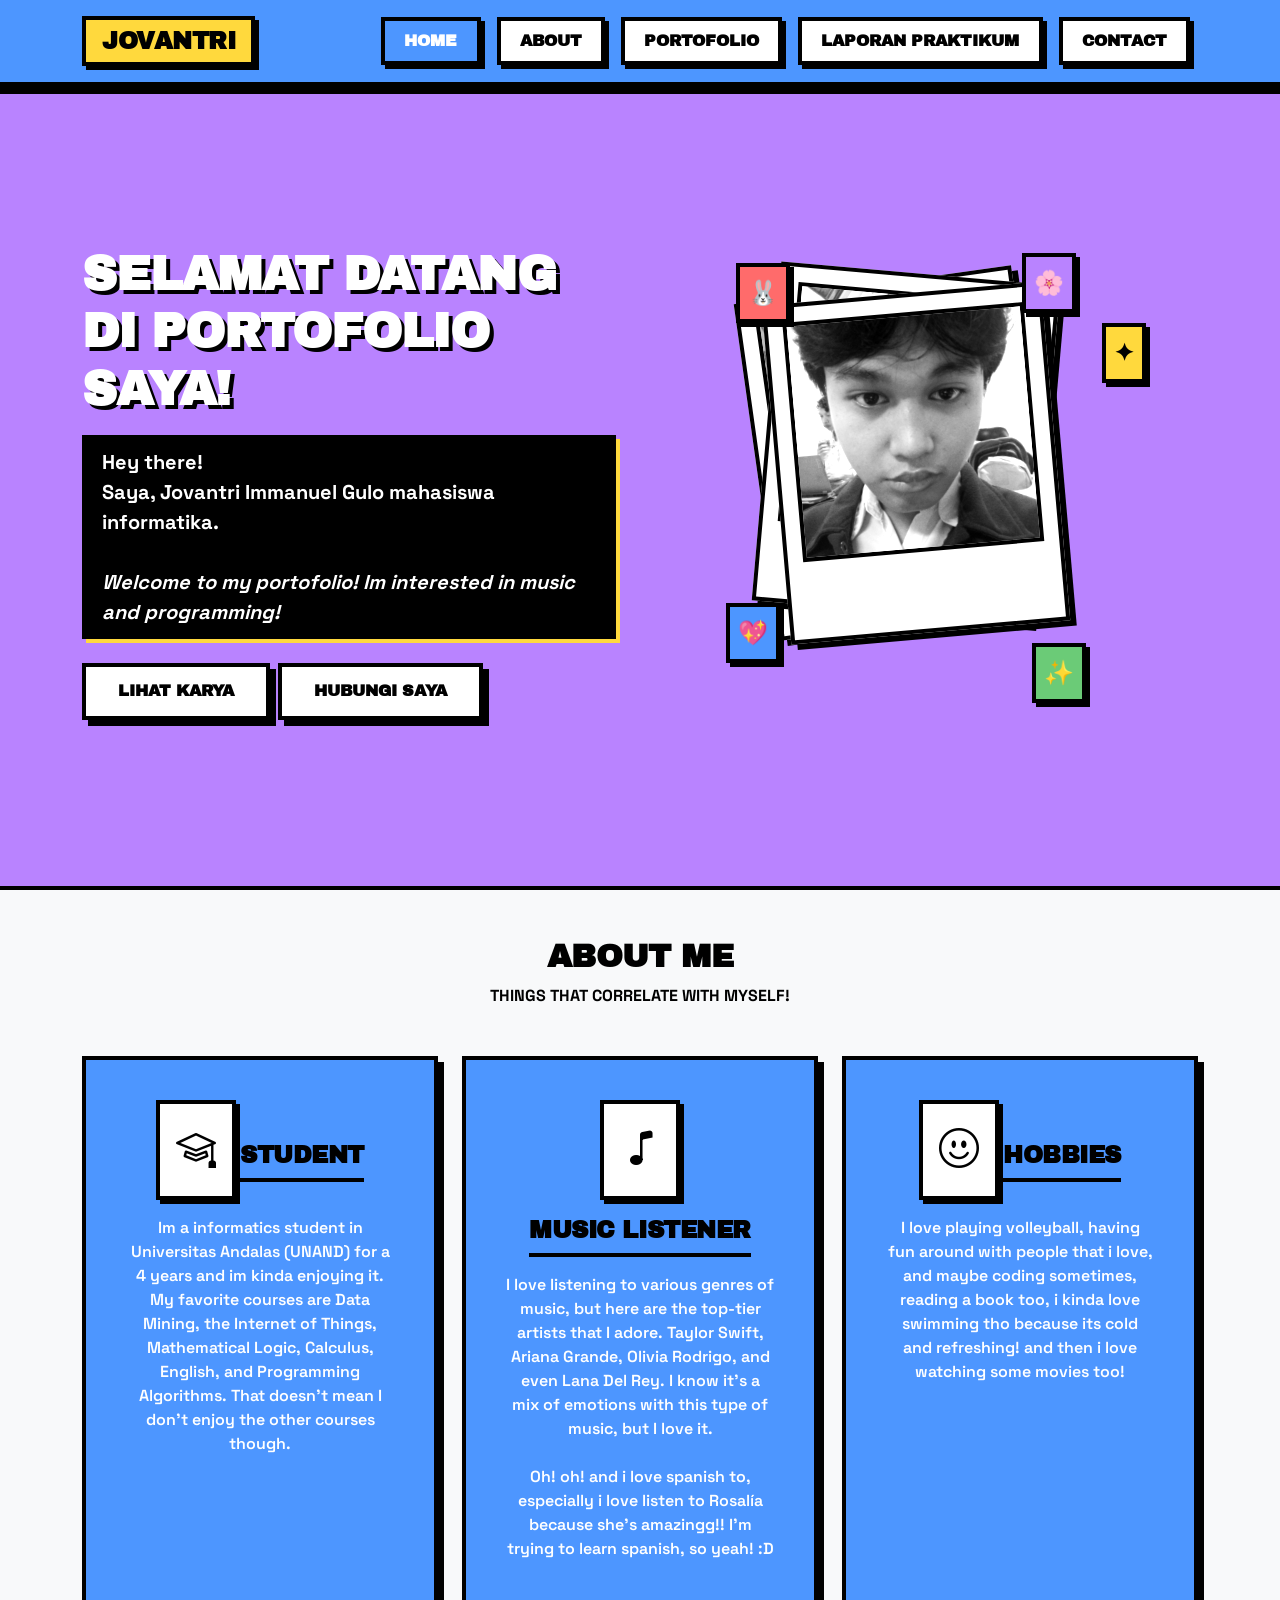
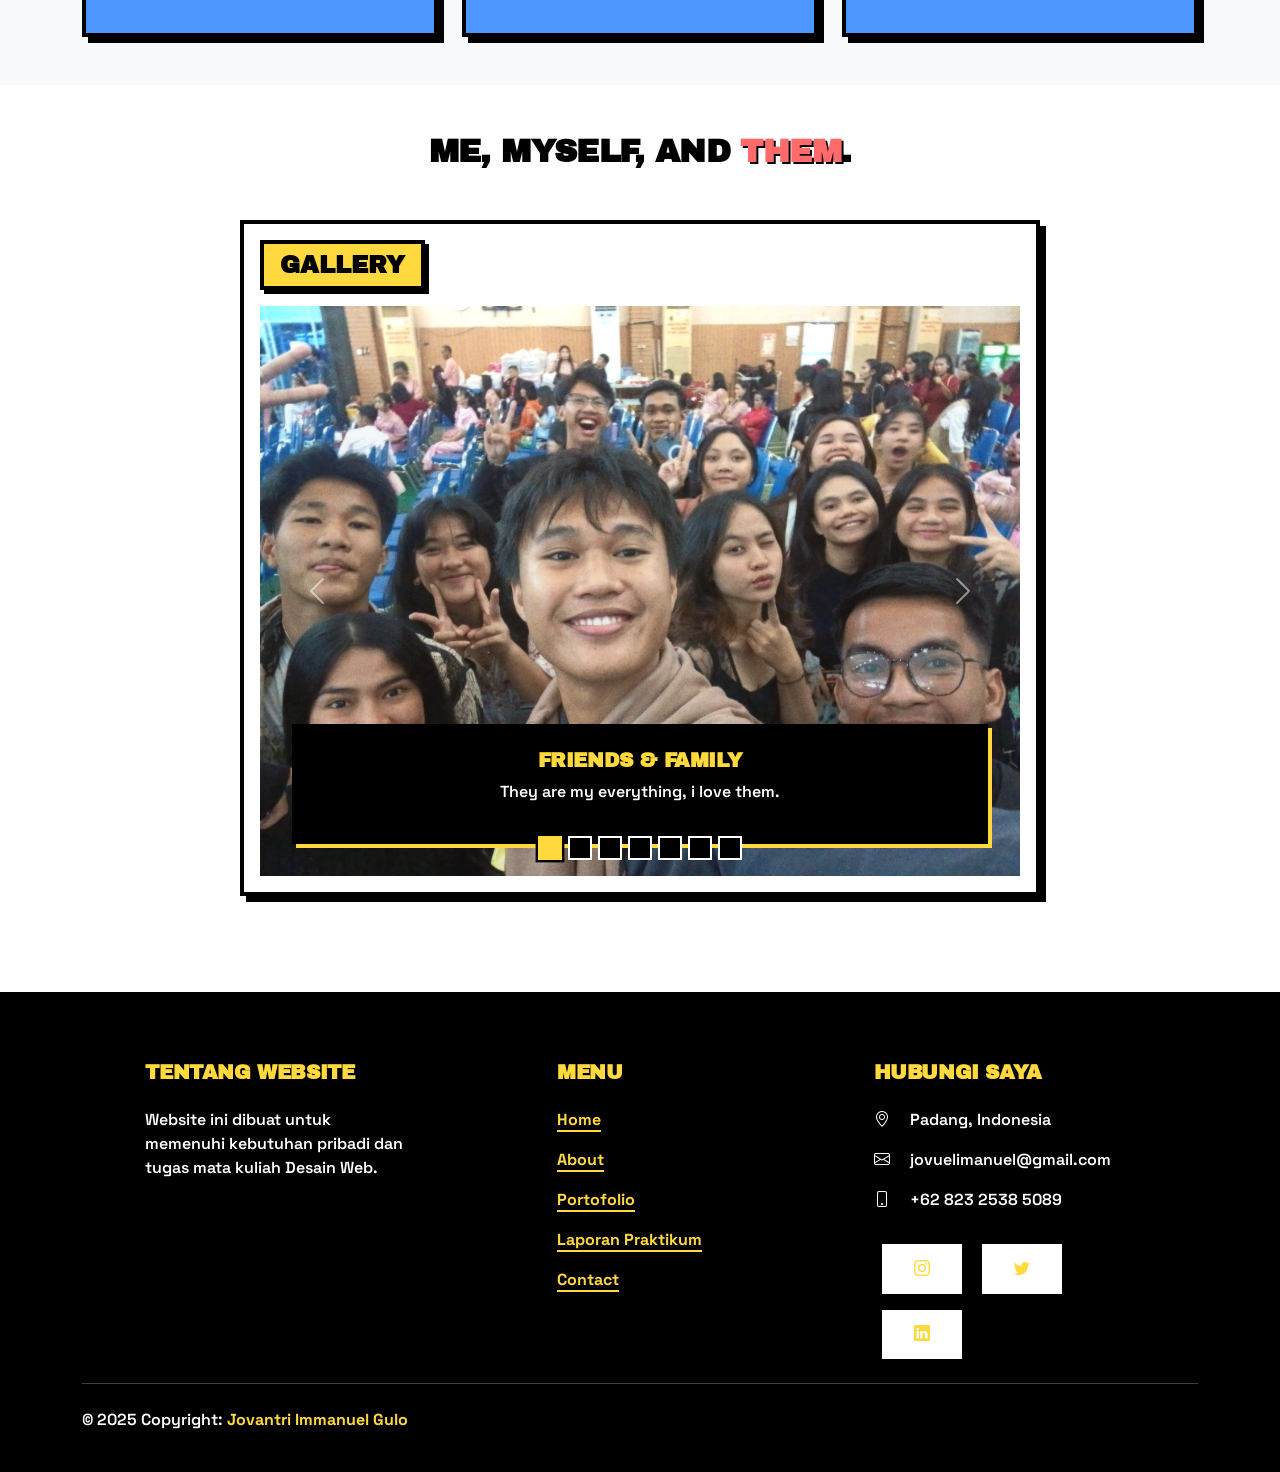
==== commit 9f30d5ca: "feat: add folder explorer UI for laporan praktikum and mobile practical assets" ====
--- a/index.html
+++ b/index.html
@@ -40,7 +40,7 @@
                     </li>
                     <li class="nav-item">
                         <a class="nav-link" href="laprak.html">
-                            Laprak
+                            Laporan Praktikum
                         </a>
                     </li>
                     <li class="nav-item">
@@ -277,7 +277,7 @@
                     </p>
                     <p>
                         <a href="laprak.html">
-                            Laprak
+                            Laporan Praktikum
                         </a>
                     </p>
                     <p>
